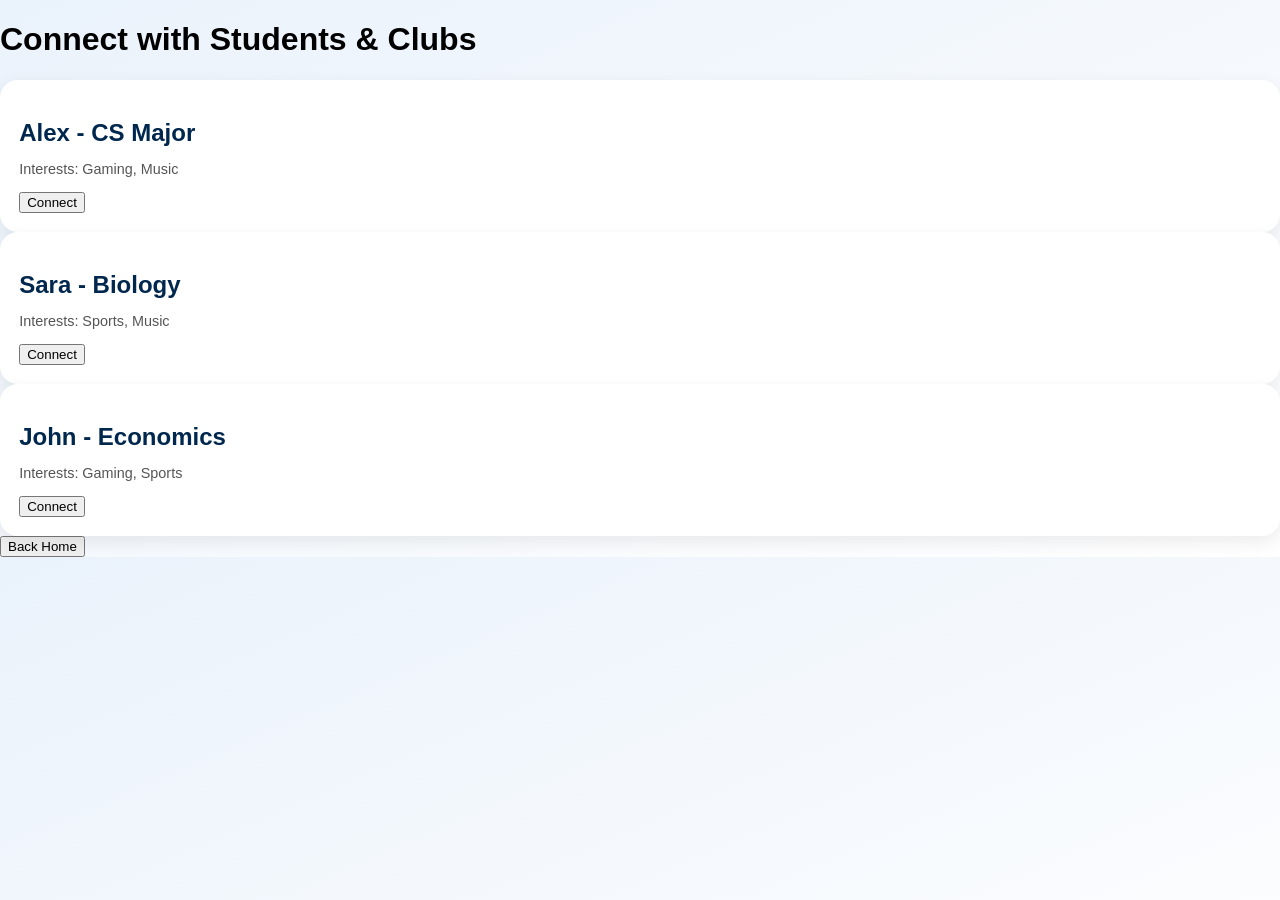
==== community.html @ 6287a34e "Initial commit: TransferLink project" ====
<!DOCTYPE html>
<html lang="en">
<head>
  <meta charset="UTF-8">
  <title>Community Help</title>
  <link rel="stylesheet" href="css/style.css">
</head>
<body>
  <header><h1>Connect with Students & Clubs</h1></header>
  <main class="container">
    <div class="card">
      <h2>Alex - CS Major</h2>
      <p>Interests: Gaming, Music</p>
      <button onclick="connectUser('Alex')">Connect</button>
    </div>
    <div class="card">
      <h2>Sara - Biology</h2>
      <p>Interests: Sports, Music</p>
      <button onclick="connectUser('Sara')">Connect</button>
    </div>
    <div class="card">
      <h2>John - Economics</h2>
      <p>Interests: Gaming, Sports</p>
      <button onclick="connectUser('John')">Connect</button>
    </div>

    <button onclick="goToPage('home.html')">Back Home</button>
  </main>
  <script src="js/script.js"></script>
</body>
</html>
---- css/style.css ----
/* ==============================
   Login Page Styles
   ============================== */

/* ----- Background ----- */
.login-background {
  background-image: url('../images/geisel.png'); /* your photo */
  background-repeat: no-repeat;
  background-position: center center; /* center image */
  background-size: cover; /* cover entire area */
  background-color: #000; /* fallback color */
  height: 100vh;
  display: flex;
  justify-content: center;
  align-items: center;
  position: relative;
}

/* ----- Login Box ----- */
.login-box {
  position: relative; /* above overlay */
  background-color: rgba(255,255,255,0.95);
  padding: 2.5rem 3rem;
  border-radius: 20px;
  box-shadow: 0 8px 25px rgba(0,0,0,0.3);
  text-align: center;
  max-width: 400px;
  width: 90%;
}

/* ----- Logo ----- */
.login-box .logo {
  width: 80px;
  margin-bottom: 1rem;
}

/* ----- Welcome Text ----- */
.login-box h1 {
  margin-bottom: 0.5rem;
  color: #00274D; /* UCSD Blue */
}

.login-box p {
  margin-bottom: 1.5rem;
  color: #555;
  font-size: 1rem;
}

/* ----- Input Fields ----- */
.login-box input {
  width: 100%;
  padding: 0.7rem;
  margin: 0.5rem 0;
  border-radius: 12px;
  border: 1px solid #ccc;
  font-size: 1rem;
}

/* ----- Button ----- */
.login-box button {
  width: 100%;
  padding: 0.7rem;
  margin-top: 1rem;
  border-radius: 12px;
  border: none;
  background-color: #00274D; /* UCSD blue */
  color: #FFC72C; /* UCSD gold */
  font-size: 1rem;
  font-weight: bold;
  cursor: pointer;
  transition: background 0.3s, transform 0.2s;
}

.login-box button:hover {
  background-color: #0055A5;
  transform: translateY(-2px);
}

/* ==============================
   Profile Page Styles
   ============================== */

.section-label {
  margin: 0.8rem 0 0.3rem;
  font-weight: bold;
  color: #00274D;
}

/* ---------- Inputs ---------- */
.text-input {
  width: 100%;
  padding: 0.6rem;
  margin-bottom: 1rem;
  border-radius: 50px;
  border: 1px solid #ccc;
}

/* ---------- Row Layout ---------- */
.row {
  display: flex;
  gap: 1rem;
  margin-bottom: 1rem;
}

.field {
  flex: 1;
}

/* ---------- Dropdown ---------- */
.dropdown {
  width: 100%;
  padding: 0.6rem;
  border-radius: 50px;
  border: 1px solid #ccc;
  background-color: #f0f0f0;
}
.interest-count {
  font-size: 0.9rem;
  color: #555;
  margin-bottom: 0.5rem;
}
/* ---------- Interests Grid ---------- */
.interests-list {
  display: grid;
  grid-template-columns: repeat(4, 1fr);
  gap: 0.5rem;
  margin-bottom: 1rem;
}

/* ---------- Interest Pills ---------- */
.interest-btn {
  padding: 0.5rem;
  border-radius: 50px;
  border: 1px solid #ccc;
  background-color: #f0f0f0;
  cursor: pointer;
  transition: all 0.2s;
}

/* SELECTED STATE */
.interest-btn.selected {
  background-color: #FFC72C; /* UCSD blue */
  color: #011388; /* gold text */
  border: 1px solid #00274D;
  transform: scale(1.05);
}

/* ---------- Finish Button ---------- */
.finish-btn {
  width: 100%;
  padding: 0.7rem;
  border-radius: 25px;
  border: none;
  background-color: #FFB84D;
  color: #00274D;
  font-weight: bold;
  cursor: pointer;
}

.finish-btn:hover {
  background-color: #FFA500;
}

/* ---------- Scroll Box ---------- */
.login-box {
  max-height: 90vh;
  overflow-y: auto;
  padding: 2rem;
  border-radius: 20px;
  background: rgba(255,255,255,0.9);
}

/* ==============================
   Home Page Styles
   ============================== */

/* ==============================
   Home Page Styling
   ============================== */

/* ---------- Page Background ---------- */
body {
  margin: 0;
  font-family: 'Segoe UI', sans-serif;
  background: linear-gradient(to bottom right, #eaf2fb, #ffffff);
}

/* ---------- Container ---------- */
.home-container {
  padding: 2rem;
  max-width: 900px;
  margin: auto;
}

/* ---------- Greeting Section ---------- */
#greeting {
  font-size: 2rem;
  color: #00274D;
  margin-bottom: 0.2rem;
}

#subtext {
  color: #555;
  margin-bottom: 1.5rem;
}

/* ---------- Top Pills ---------- */
.top-nav {
  display: flex;
  gap: 0.6rem;
  margin-bottom: 2rem;
  flex-wrap: wrap;
}

.nav-pill {
  padding: 0.5rem 1.2rem;
  border-radius: 50px;
  border: none;
  background: white;
  box-shadow: 0 2px 6px rgba(0,0,0,0.1);
  cursor: pointer;
  transition: all 0.2s;
}

.nav-pill:hover {
  background: #00274D;
  color: #FFC72C;
  transform: translateY(-2px);
}

/* ---------- Section Titles ---------- */
h2 {
  color: #00274D;
  margin-bottom: 0.8rem;
}

/* ---------- Cards Grid ---------- */
.card-container {
  display: grid;
  grid-template-columns: repeat(auto-fit, minmax(220px, 1fr));
  gap: 1rem;
  margin-bottom: 2rem;
}

/* ---------- Cards ---------- */
.card {
  padding: 1.2rem;
  border-radius: 18px;
  background: white;
  box-shadow: 0 6px 18px rgba(0,0,0,0.08);
  transition: all 0.2s;
  position: relative;
  overflow: hidden;
}

/* subtle gradient glow */
.card::before {
  content: "";
  position: absolute;
  inset: 0;
  background: linear-gradient(120deg, transparent, rgba(0,39,77,0.05));
  opacity: 0;
  transition: 0.2s;
}

.card:hover::before {
  opacity: 1;
}

.card:hover {
  transform: translateY(-5px);
}

/* ---------- Card Text ---------- */
.card h3 {
  margin-bottom: 0.4rem;
  color: #00274D;
}

.card p {
  color: #555;
  font-size: 0.9rem;
}
.hero {
  background: white;
  padding: 1.5rem;
  border-radius: 20px;
  box-shadow: 0 6px 20px rgba(0,0,0,0.08);
  margin-bottom: 1.5rem;
}
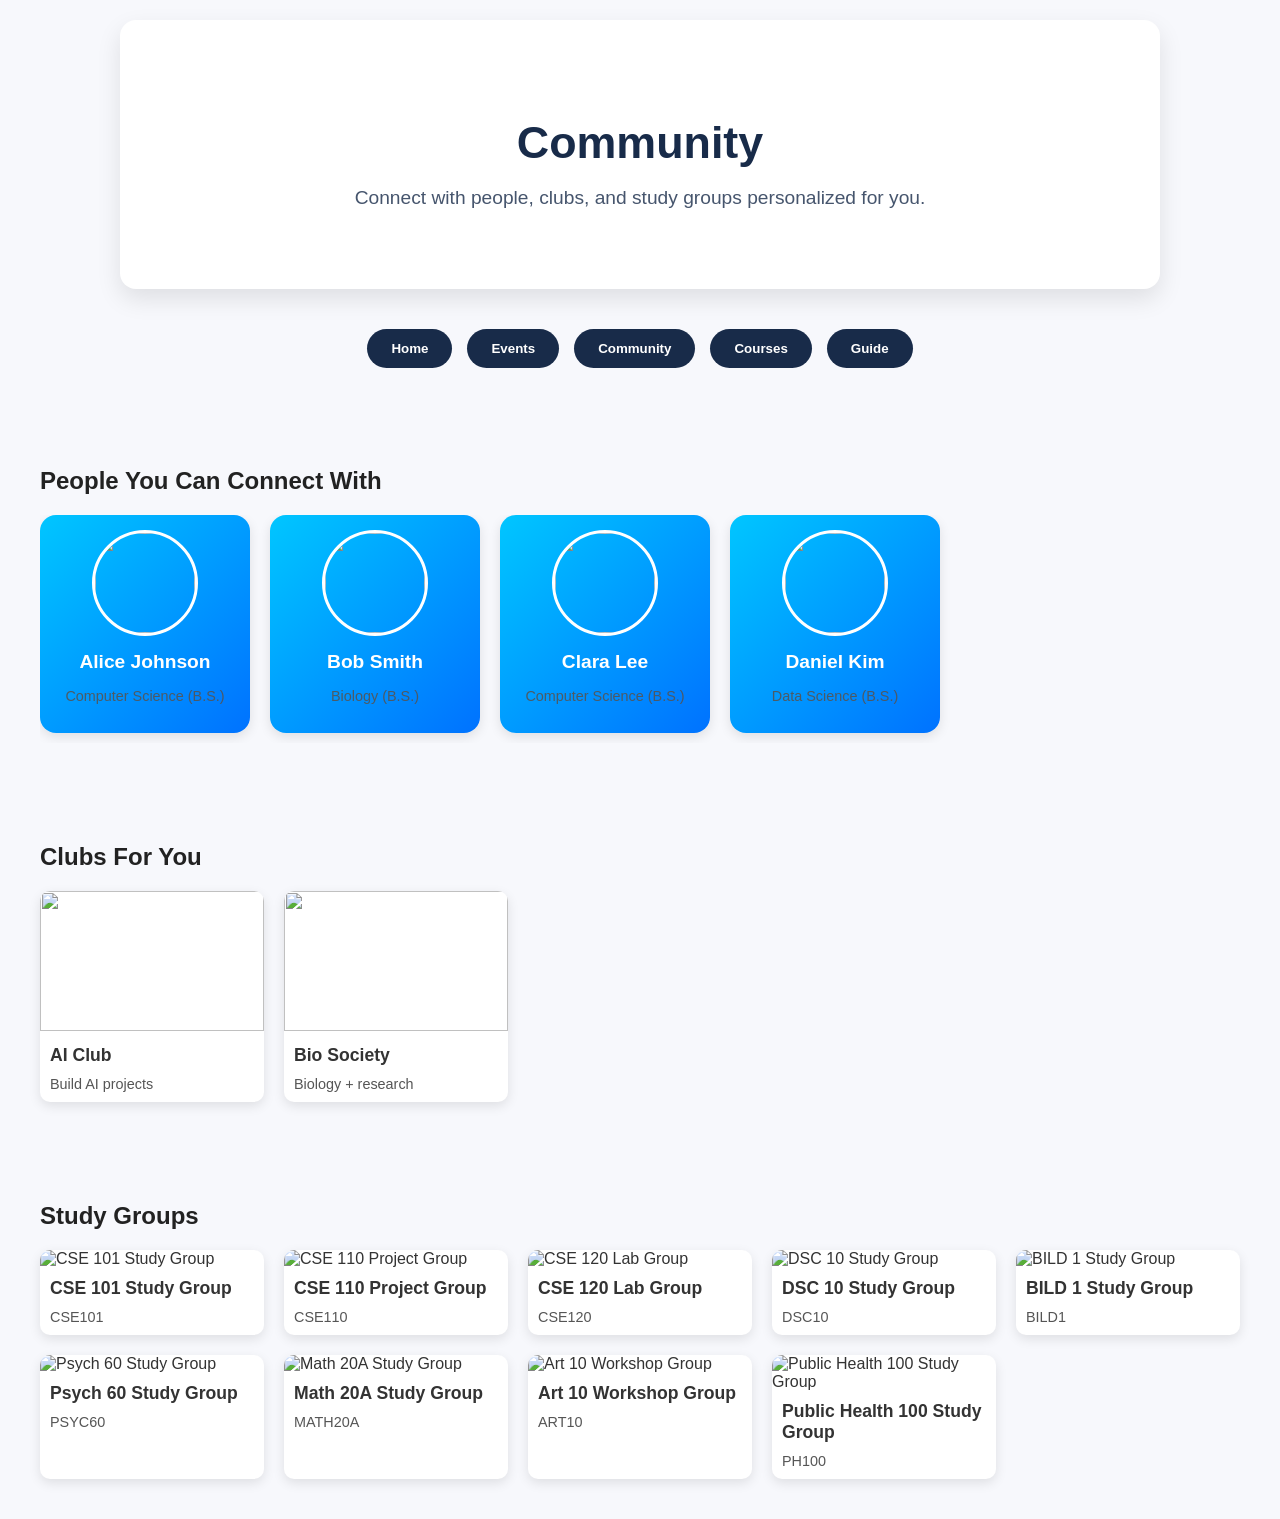
==== commit 21243862: "working on community" ====
--- a/community.html
+++ b/community.html
@@ -2,30 +2,56 @@
 <html lang="en">
 <head>
   <meta charset="UTF-8">
-  <title>Community Help</title>
-  <link rel="stylesheet" href="css/style.css">
+  <meta name="viewport" content="width=device-width, initial-scale=1.0">
+  <title>Community</title>
+  <link rel="stylesheet" href="css/community.css">
 </head>
 <body>
-  <header><h1>Connect with Students & Clubs</h1></header>
-  <main class="container">
-    <div class="card">
-      <h2>Alex - CS Major</h2>
-      <p>Interests: Gaming, Music</p>
-      <button onclick="connectUser('Alex')">Connect</button>
-    </div>
-    <div class="card">
-      <h2>Sara - Biology</h2>
-      <p>Interests: Sports, Music</p>
-      <button onclick="connectUser('Sara')">Connect</button>
-    </div>
-    <div class="card">
-      <h2>John - Economics</h2>
-      <p>Interests: Gaming, Sports</p>
-      <button onclick="connectUser('John')">Connect</button>
-    </div>
 
-    <button onclick="goToPage('home.html')">Back Home</button>
-  </main>
-  <script src="js/script.js"></script>
+<!-- Hero -->
+<section class="hero">
+  <h1>Community</h1>
+  <p>Connect with people, clubs, and study groups personalized for you.</p>
+</section>
+
+<!-- Navigation -->
+<div class="top-nav">
+  <button class="nav-pill" onclick="navigateTo('home.html')">Home</button>
+  <button class="nav-pill" onclick="navigateTo('events.html')">Events</button>
+  <button class="nav-pill selected">Community</button>
+  <button class="nav-pill" onclick="navigateTo('courses.html')">Courses</button>
+  <button class="nav-pill" onclick="navigateTo('guide.html')">Guide</button>
+</div>
+
+<!-- 👥 PEOPLE CAROUSEL -->
+<section class="section">
+  <h2>People You Can Connect With</h2>
+  <div id="people-carousel" class="carousel"></div>
+</section>
+
+<!-- 🧑‍🤝‍🧑 CLUBS -->
+<section class="section">
+  <h2>Clubs For You</h2>
+  <div id="clubs-container" class="cards-grid"></div>
+</section>
+
+<!-- 📚 STUDY GROUPS -->
+<section class="section">
+  <h2>Study Groups</h2>
+  <div id="groups-container" class="cards-grid"></div>
+</section>
+
+<!-- MODAL -->
+<div class="modal" id="modal">
+  <div class="modal-content">
+    <span class="close-btn" id="close-modal">&times;</span>
+    <img id="modal-img">
+    <h3 id="modal-title"></h3>
+    <p id="modal-desc"></p>
+    <p id="modal-extra"></p>
+  </div>
+</div>
+
+<script src="js/community.js"></script>
 </body>
 </html>
--- a/css/community.css
+++ b/css/community.css
@@ -0,0 +1,261 @@
+/* ==============================
+   Navigation Pills
+   ============================== */
+.top-nav {
+  display: flex;
+  justify-content: center;
+  gap: 15px;
+  margin-bottom: 40px;
+}
+
+.nav-pill {
+  background-color: #182B49; /* UCSD Blue */
+  border: none;
+  padding: 12px 24px;
+  border-radius: 30px;
+  cursor: pointer;
+  font-weight: 600;
+  color: #fff;
+  transition: all 0.3s ease;
+}
+
+.nav-pill:hover {
+  background-color: #FFC72C; /* Gold pop on hover */
+  color: #182B49;
+  transform: translateY(-2px);
+}
+
+/* ==============================
+   Hero Section
+   ============================== */
+.hero {
+  text-align: center;
+  background-color: #ffffff; /* neutral hero */
+  color: #182B49; 
+  padding: 60px 20px;
+  border-radius: 16px;
+  margin: 20px auto 40px auto;
+  max-width: 1000px;
+  box-shadow: 0 10px 25px rgba(0,0,0,0.1);
+}
+
+.hero h1 {
+  font-size: 2.8rem;
+  margin-bottom: 10px;
+}
+
+.hero p {
+  font-size: 1.2rem;
+  opacity: 0.8;
+}
+
+/* ==============================
+   General Styles
+   ============================== */
+body {
+  font-family: 'Arial', sans-serif;
+  margin: 0;
+  background-color: #f7f8fc;
+  color: #333;
+}
+
+.section {
+  padding: 40px 20px;
+  max-width: 1200px;
+  margin: auto;
+}
+
+h2 {
+  margin-bottom: 20px;
+  color: #222;
+}
+
+/* ==============================
+   Carousel
+   ============================== */
+.carousel {
+  display: flex;
+  overflow-x: auto;
+  gap: 20px;
+  padding-bottom: 10px;
+  scroll-behavior: smooth;
+}
+
+.carousel::-webkit-scrollbar {
+  height: 8px;
+}
+
+.carousel::-webkit-scrollbar-thumb {
+  background-color: #00aaff;
+  border-radius: 4px;
+}
+
+.carousel-card {
+  flex: 0 0 auto;
+  width: 180px;
+  background: #fff;
+  border-radius: 10px;
+  box-shadow: 0 4px 12px rgba(0,0,0,0.1);
+  padding: 10px;
+  text-align: center;
+  cursor: pointer;
+  transition: transform 0.2s;
+}
+
+.carousel-card:hover {
+  transform: scale(1.05);
+}
+
+.carousel-card img {
+  width: 100%;
+  height: 180px;
+  object-fit: cover;
+  border-radius: 10px;
+}
+
+.carousel-card h4 {
+  margin: 10px 0 5px;
+  font-size: 1.1rem;
+}
+
+.carousel-card p {
+  font-size: 0.9rem;
+  color: #555;
+}
+
+/* ==============================
+   Cards Grid
+   ============================== */
+.cards-grid {
+  display: grid;
+  grid-template-columns: repeat(auto-fill, minmax(220px, 1fr));
+  gap: 20px;
+}
+
+.card {
+  background: #fff;
+  border-radius: 10px;
+  overflow: hidden;
+  box-shadow: 0 4px 12px rgba(0,0,0,0.1);
+  cursor: pointer;
+  transition: transform 0.2s;
+}
+
+.card:hover {
+  transform: scale(1.03);
+}
+
+.card img {
+  width: 100%;
+  height: 140px;
+  object-fit: cover;
+}
+
+.card h4 {
+  margin: 10px;
+  font-size: 1.1rem;
+}
+
+.card p {
+  margin: 0 10px 10px;
+  font-size: 0.9rem;
+  color: #555;
+}
+
+/* ==============================
+   Modal
+   ============================== */
+.modal {
+  display: none;
+  position: fixed;
+  z-index: 999;
+  left: 0; top: 0;
+  width: 100%; height: 100%;
+  background-color: rgba(0,0,0,0.6);
+  justify-content: center;
+  align-items: center;
+}
+
+.modal-content {
+  background: #fff;
+  border-radius: 12px;
+  max-width: 500px;
+  width: 90%;
+  padding: 20px;
+  position: relative;
+  text-align: center;
+}
+
+.modal-content img {
+  width: 100%;
+  height: 250px;
+  object-fit: cover;
+  border-radius: 10px;
+  margin-bottom: 15px;
+}
+
+.modal-content h3 {
+  margin: 10px 0;
+}
+
+.modal-content p {
+  margin: 5px 0;
+}
+
+#join-btn {
+  margin-top: 10px;
+  padding: 10px 20px;
+  background: #00aaff;
+  color: #fff;
+  border: none;
+  border-radius: 8px;
+  cursor: pointer;
+}
+
+#join-btn:hover {
+  background: #0077cc;
+}
+
+.close-btn {
+  position: absolute;
+  top: 10px; right: 15px;
+  font-size: 1.5rem;
+  cursor: pointer;
+}
+
+/* ==============================
+   People Cards - Colorful Style
+   ============================== */
+.people-card {
+  background: linear-gradient(135deg, #00c6ff, #0072ff);
+  color: #fff;
+  border-radius: 16px;
+  padding: 15px;
+  text-align: center;
+  cursor: pointer;
+  transition: transform 0.3s, box-shadow 0.3s;
+}
+
+.people-card:hover {
+  transform: translateY(-5px);
+  box-shadow: 0 15px 25px rgba(0,0,0,0.2);
+}
+
+.people-card img {
+  width: 100px;
+  height: 100px;
+  object-fit: cover;
+  border-radius: 50%;
+  margin-bottom: 10px;
+  border: 3px solid #fff;
+}
+
+.people-card h4 {
+  font-size: 1.2rem;
+  margin: 5px 0;
+}
+
+.people-card p {
+  font-size: 0.9rem;
+  opacity: 0.9;
+}
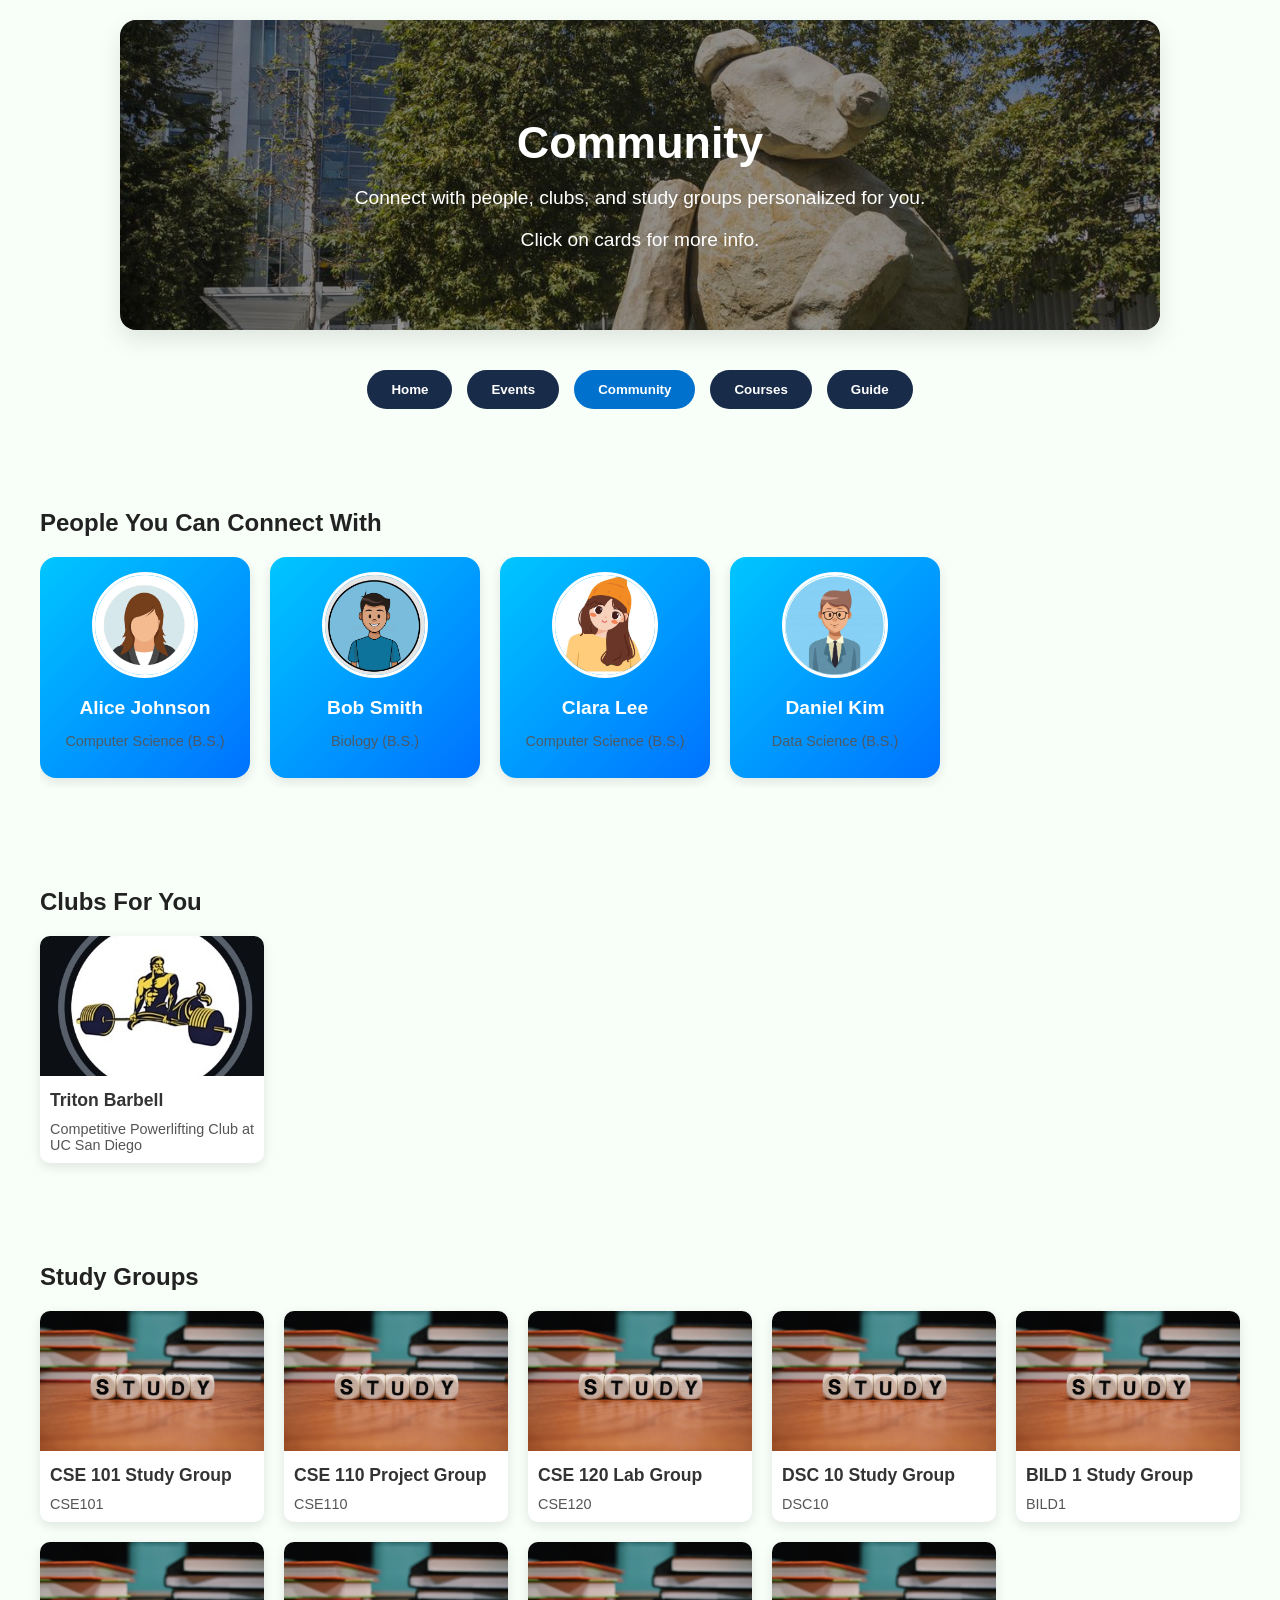
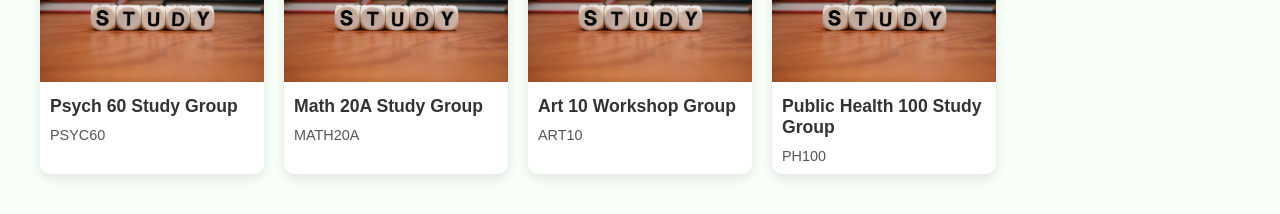
==== commit d6742914: "your message" ====
--- a/community.html
+++ b/community.html
@@ -12,6 +12,7 @@
 <section class="hero">
   <h1>Community</h1>
   <p>Connect with people, clubs, and study groups personalized for you.</p>
+  <p>Click on cards for more info.</p>
 </section>
 
 <!-- Navigation -->
--- a/css/community.css
+++ b/css/community.css
@@ -30,13 +30,36 @@
    ============================== */
 .hero {
   text-align: center;
-  background-color: #ffffff; /* neutral hero */
-  color: #182B49; 
+  color: #ffffff; /* change text for readability */
+
   padding: 60px 20px;
   border-radius: 16px;
   margin: 20px auto 40px auto;
   max-width: 1000px;
+
   box-shadow: 0 10px 25px rgba(0,0,0,0.1);
+
+  /* 👇 background image */
+  background-image: url("../images/bear.jpg");
+  background-size: cover;
+  background-position: center;
+  background-repeat: no-repeat;
+
+  position: relative;
+  overflow: hidden;
+}
+.hero::before {
+  content: "";
+  position: absolute;
+  inset: 0;
+  background: rgba(0, 0, 0, 0.40); /* dark overlay */
+  border-radius: 16px;
+}
+
+.hero h1,
+.hero p {
+  position: relative;
+  z-index: 1;
 }
 
 .hero h1 {
@@ -46,7 +69,6 @@
 
 .hero p {
   font-size: 1.2rem;
-  opacity: 0.8;
 }
 
 /* ==============================
@@ -55,7 +77,7 @@
 body {
   font-family: 'Arial', sans-serif;
   margin: 0;
-  background-color: #f7f8fc;
+  background-color: #f8fff9;
   color: #333;
 }
 
@@ -70,6 +92,10 @@
   color: #222;
 }
 
+.nav-pill.selected {
+  background: #0072ce;
+  color: white;
+}
 /* ==============================
    Carousel
    ============================== */
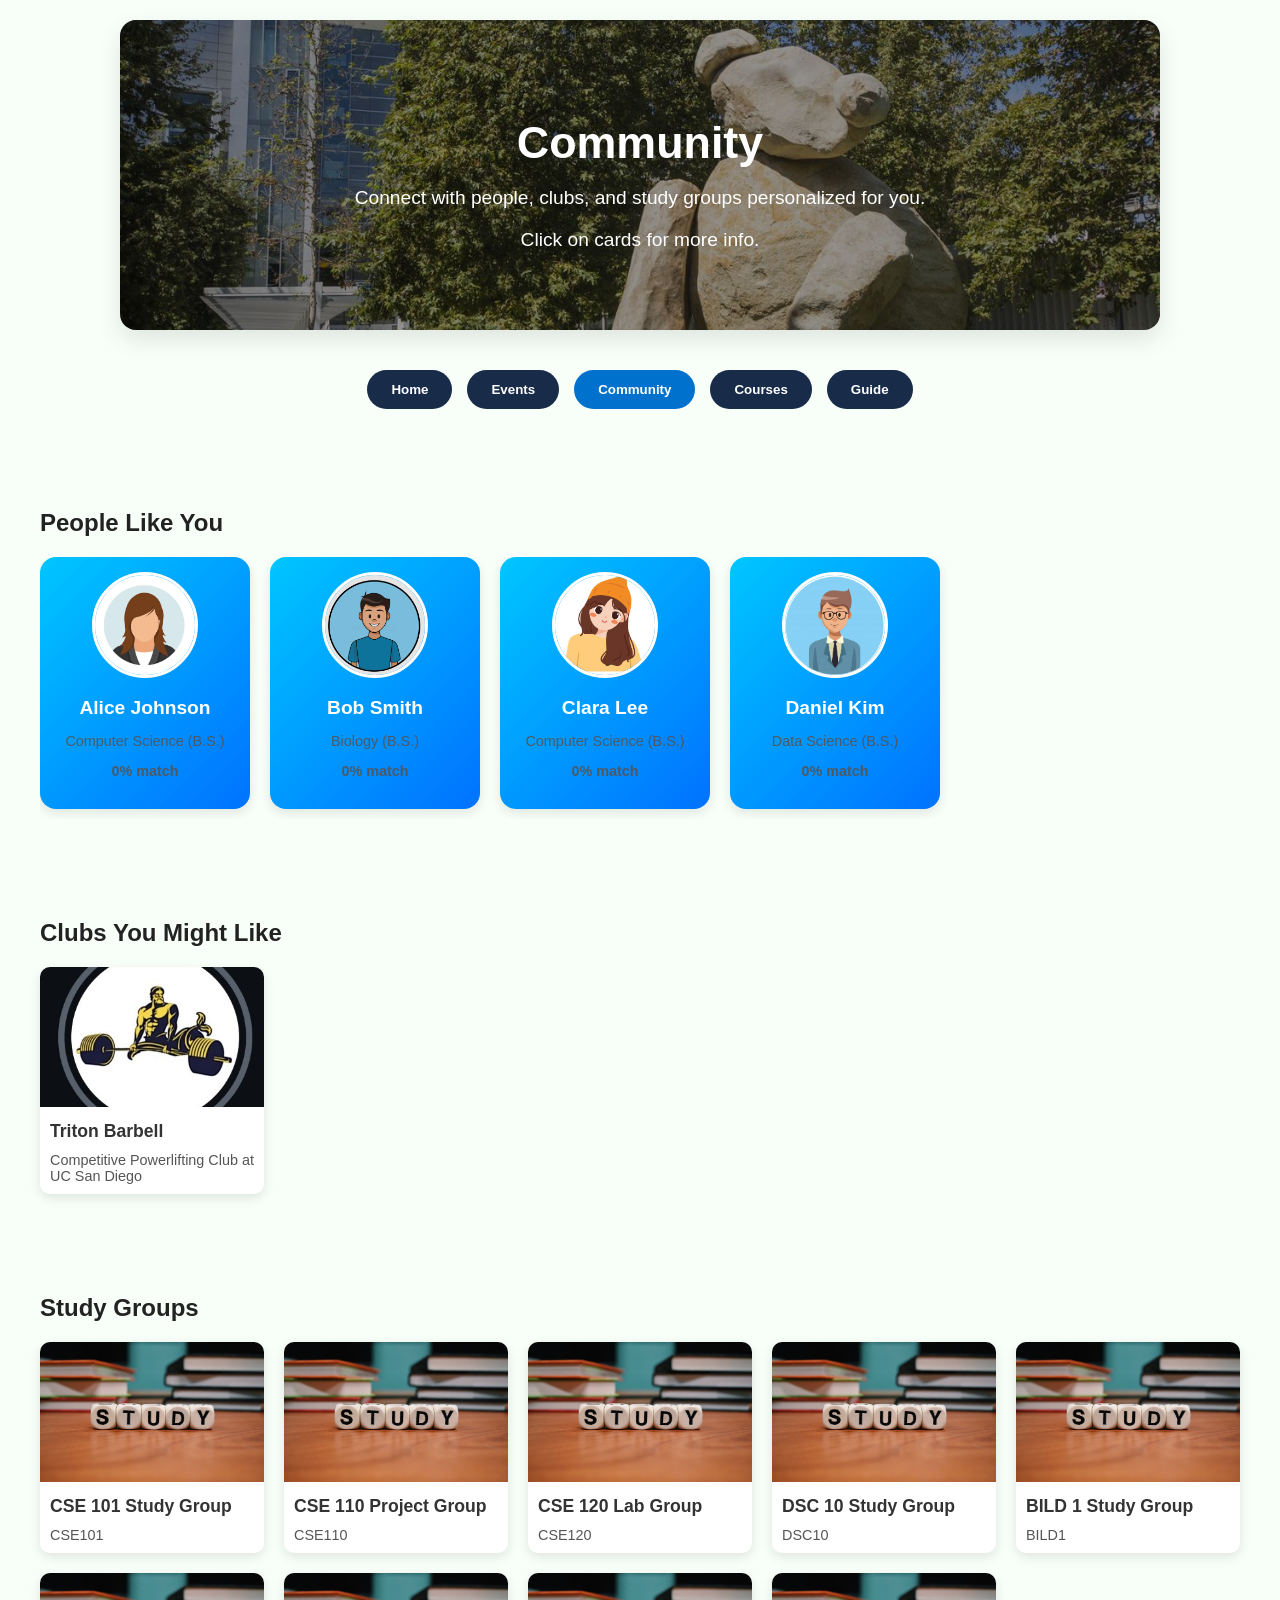
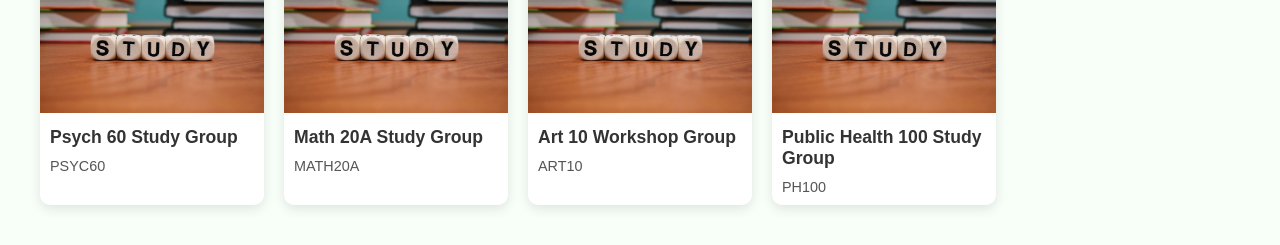
==== commit d67ea5b0: "your message" ====
--- a/community.html
+++ b/community.html
@@ -26,13 +26,13 @@
 
 <!-- 👥 PEOPLE CAROUSEL -->
 <section class="section">
-  <h2>People You Can Connect With</h2>
+  <h2>People Like You</h2>
   <div id="people-carousel" class="carousel"></div>
 </section>
 
 <!-- 🧑‍🤝‍🧑 CLUBS -->
 <section class="section">
-  <h2>Clubs For You</h2>
+  <h2>Clubs You Might Like </h2>
   <div id="clubs-container" class="cards-grid"></div>
 </section>
 
--- a/css/community.css
+++ b/css/community.css
@@ -284,4 +284,15 @@
 .people-card p {
   font-size: 0.9rem;
   opacity: 0.9;
+}
+
+.match {
+  color: #2e7d32;
+  font-weight: 600;
+  font-size: 0.85rem;
+}
+
+.shared {
+  font-size: 0.8rem;
+  color: #666;
 }
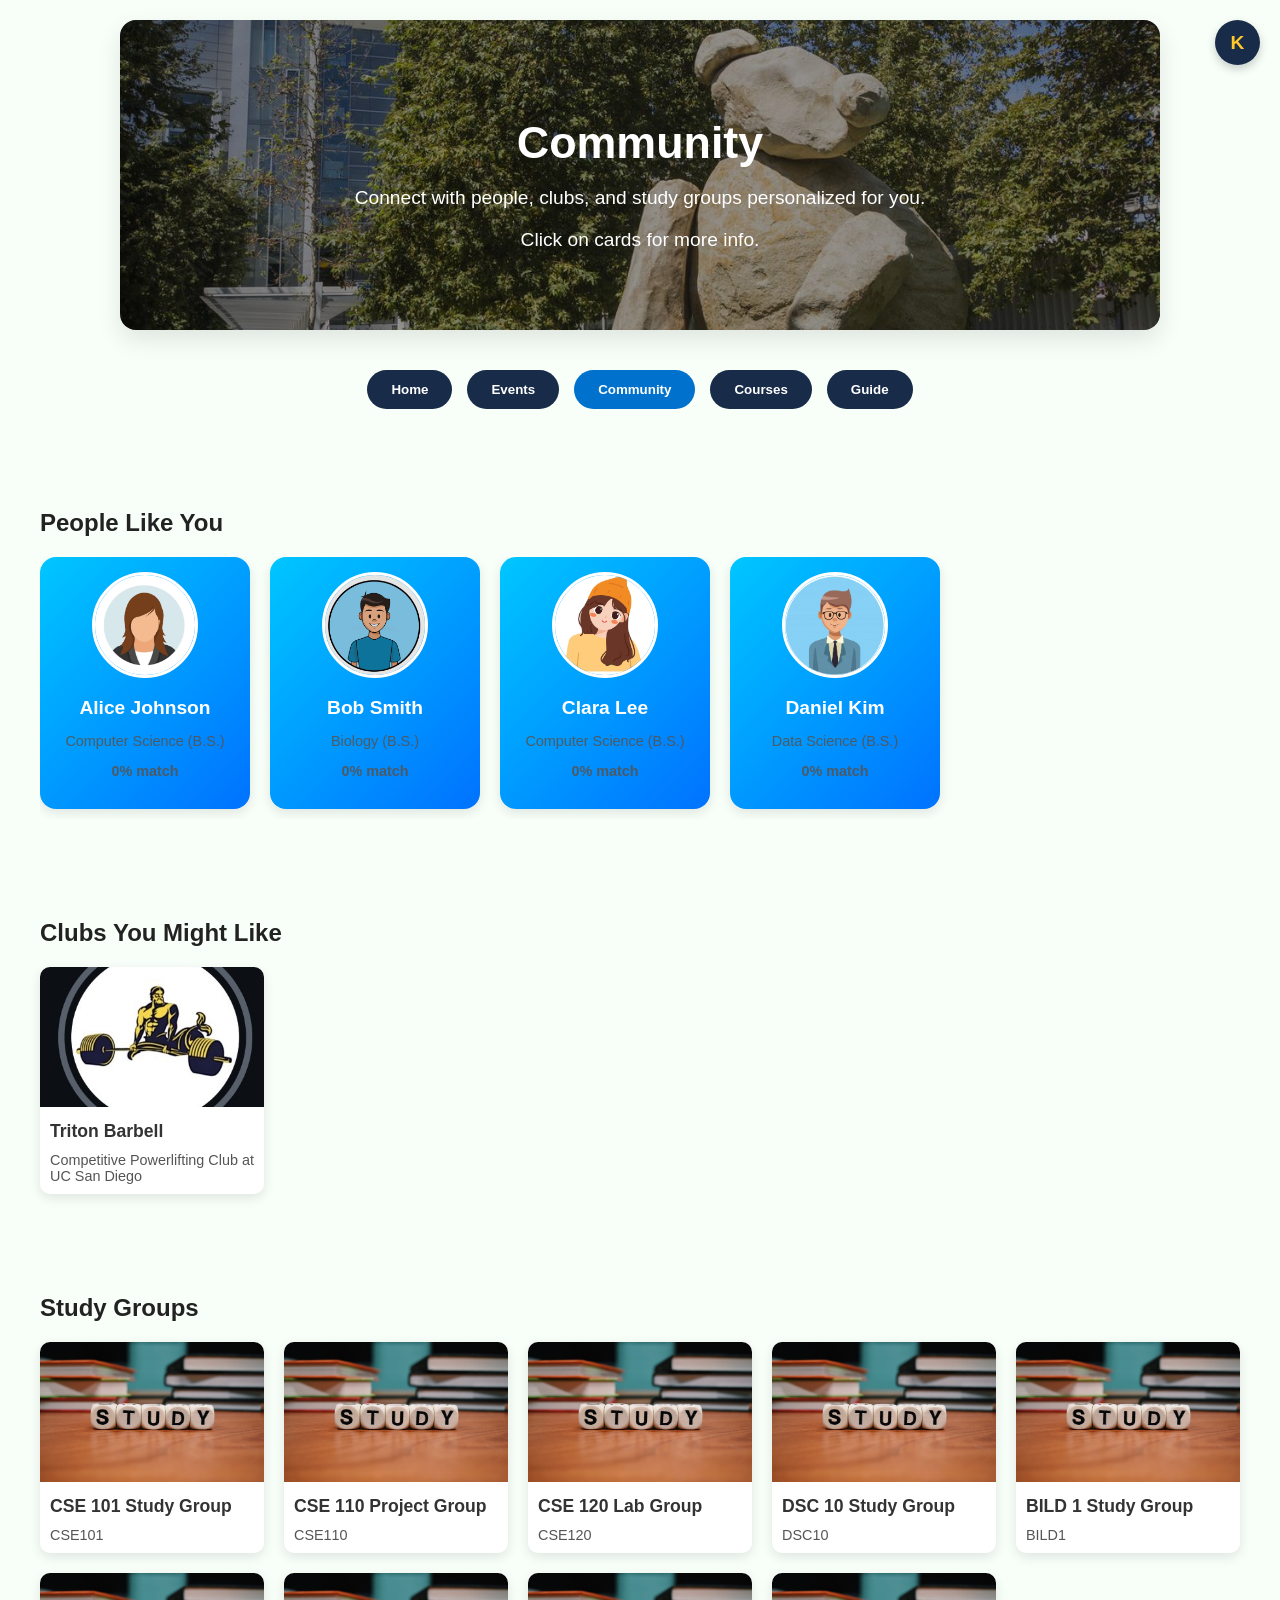
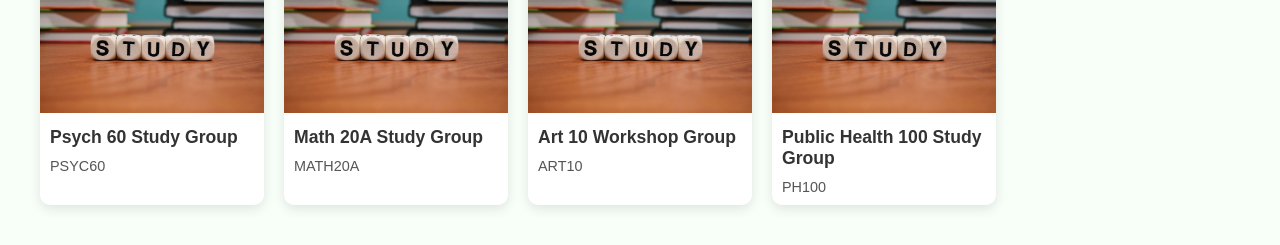
==== commit 149db355: "fixing" ====
--- a/community.html
+++ b/community.html
@@ -7,7 +7,10 @@
   <link rel="stylesheet" href="css/community.css">
 </head>
 <body>
-
+<!-- Profile Button -->
+<div class="profile-btn" onclick="navigateTo('profile.html')">
+  <span id="profile-initial">K</span>
+</div>
 <!-- Hero -->
 <section class="hero">
   <h1>Community</h1>
--- a/css/community.css
+++ b/css/community.css
@@ -295,4 +295,33 @@
 .shared {
   font-size: 0.8rem;
   color: #666;
+}
+
+/* ==============================
+   Profile Circle Button
+   ============================== */
+.profile-btn {
+  position: fixed;
+  top: 20px;
+  right: 20px;
+  width: 45px;
+  height: 45px;
+  border-radius: 50%;
+  background-color: #182B49; /* UCSD blue */
+  color: #FFC72C; /* gold */
+  display: flex;
+  align-items: center;
+  justify-content: center;
+  font-weight: bold;
+  font-size: 1.2rem;
+  cursor: pointer;
+  z-index: 1000;
+
+  box-shadow: 0 4px 10px rgba(0,0,0,0.2);
+  transition: all 0.2s ease;
+}
+
+.profile-btn:hover {
+  transform: scale(1.1);
+  background-color: #0057b8;
 }
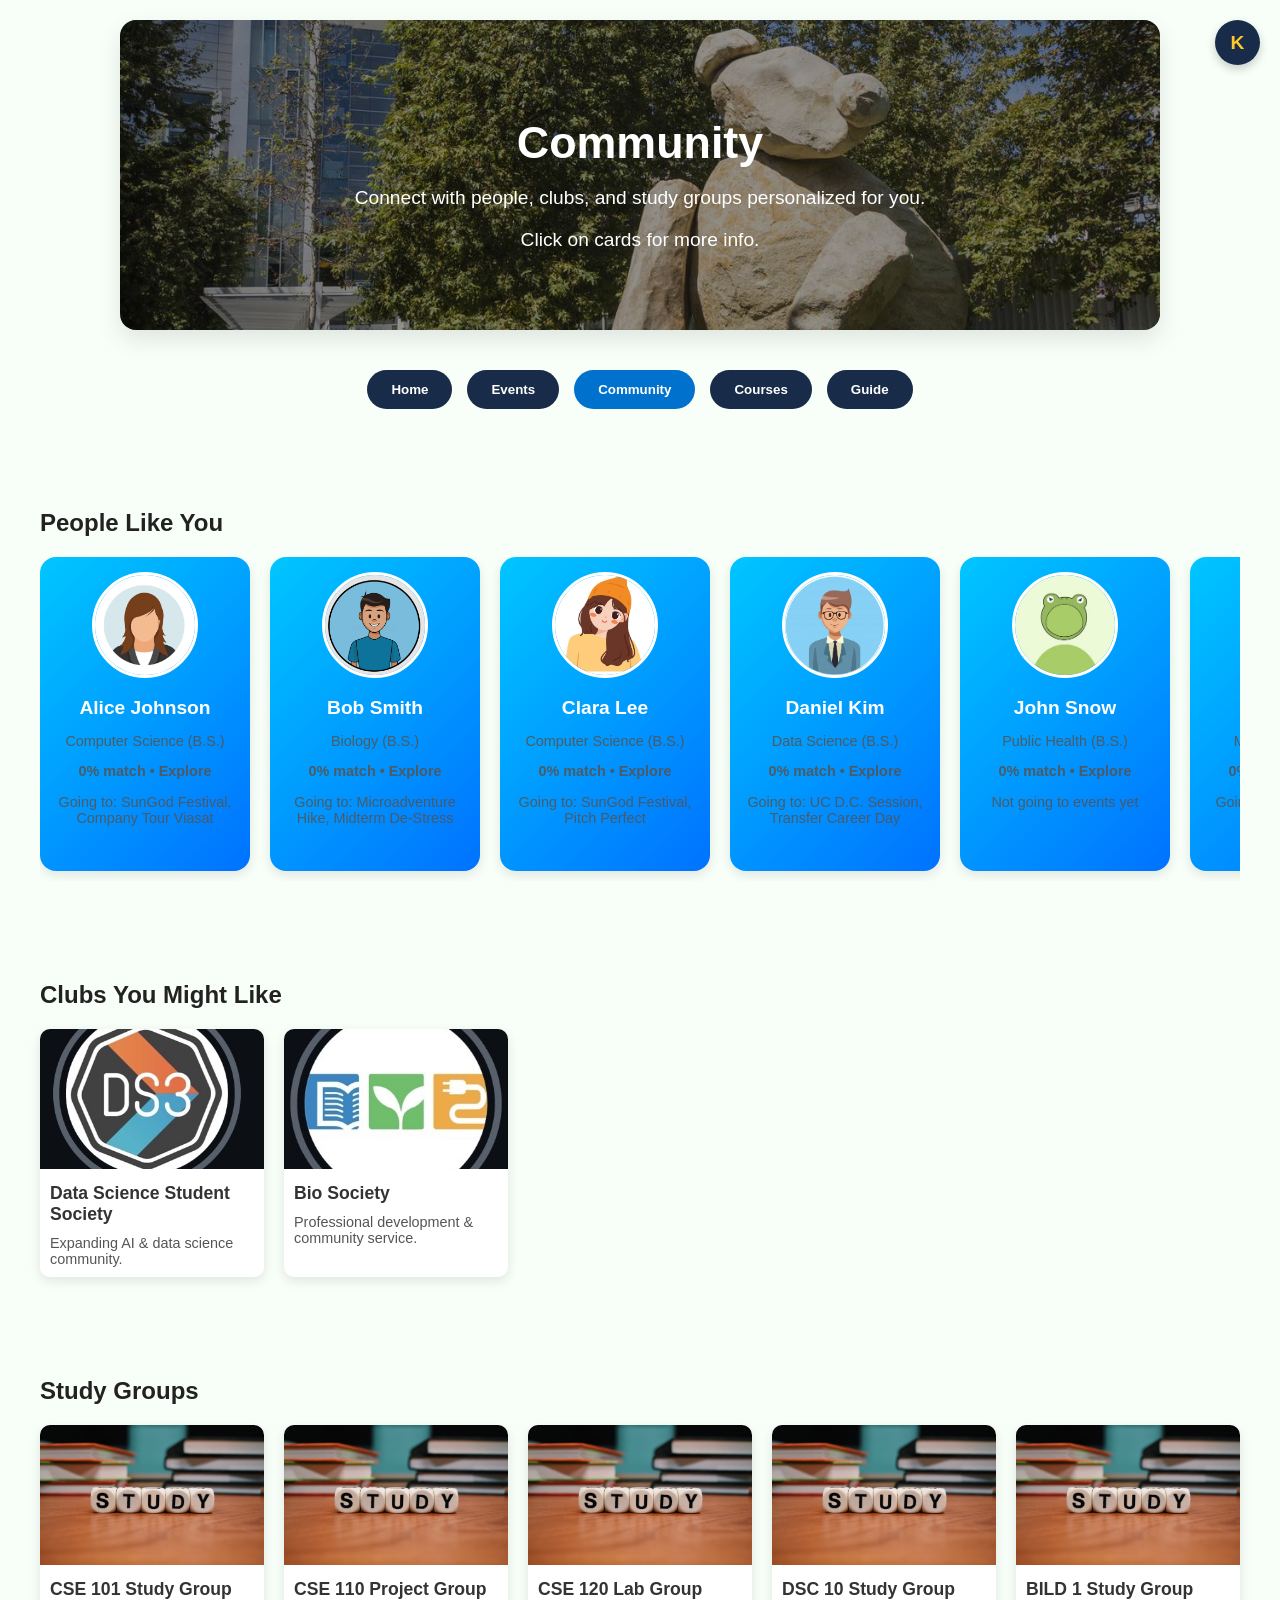
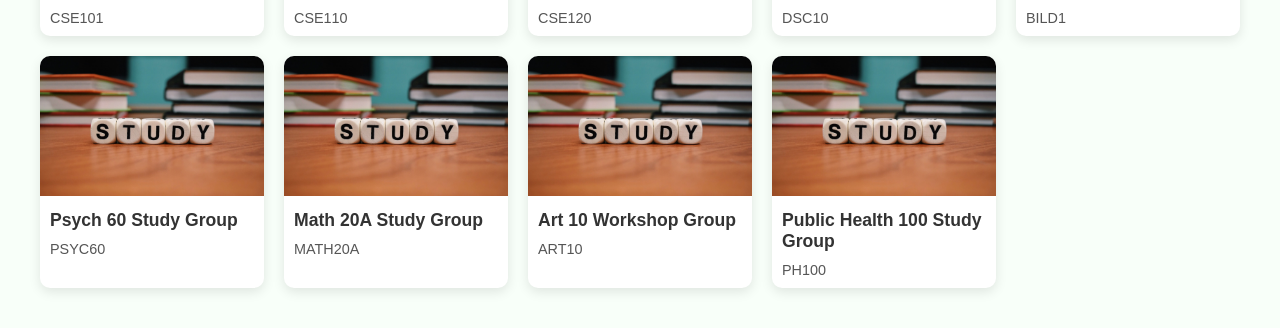
==== commit 34d40d38: "stuff" ====
--- a/community.html
+++ b/community.html
@@ -53,6 +53,7 @@
     <h3 id="modal-title"></h3>
     <p id="modal-desc"></p>
     <p id="modal-extra"></p>
+    
   </div>
 </div>
 
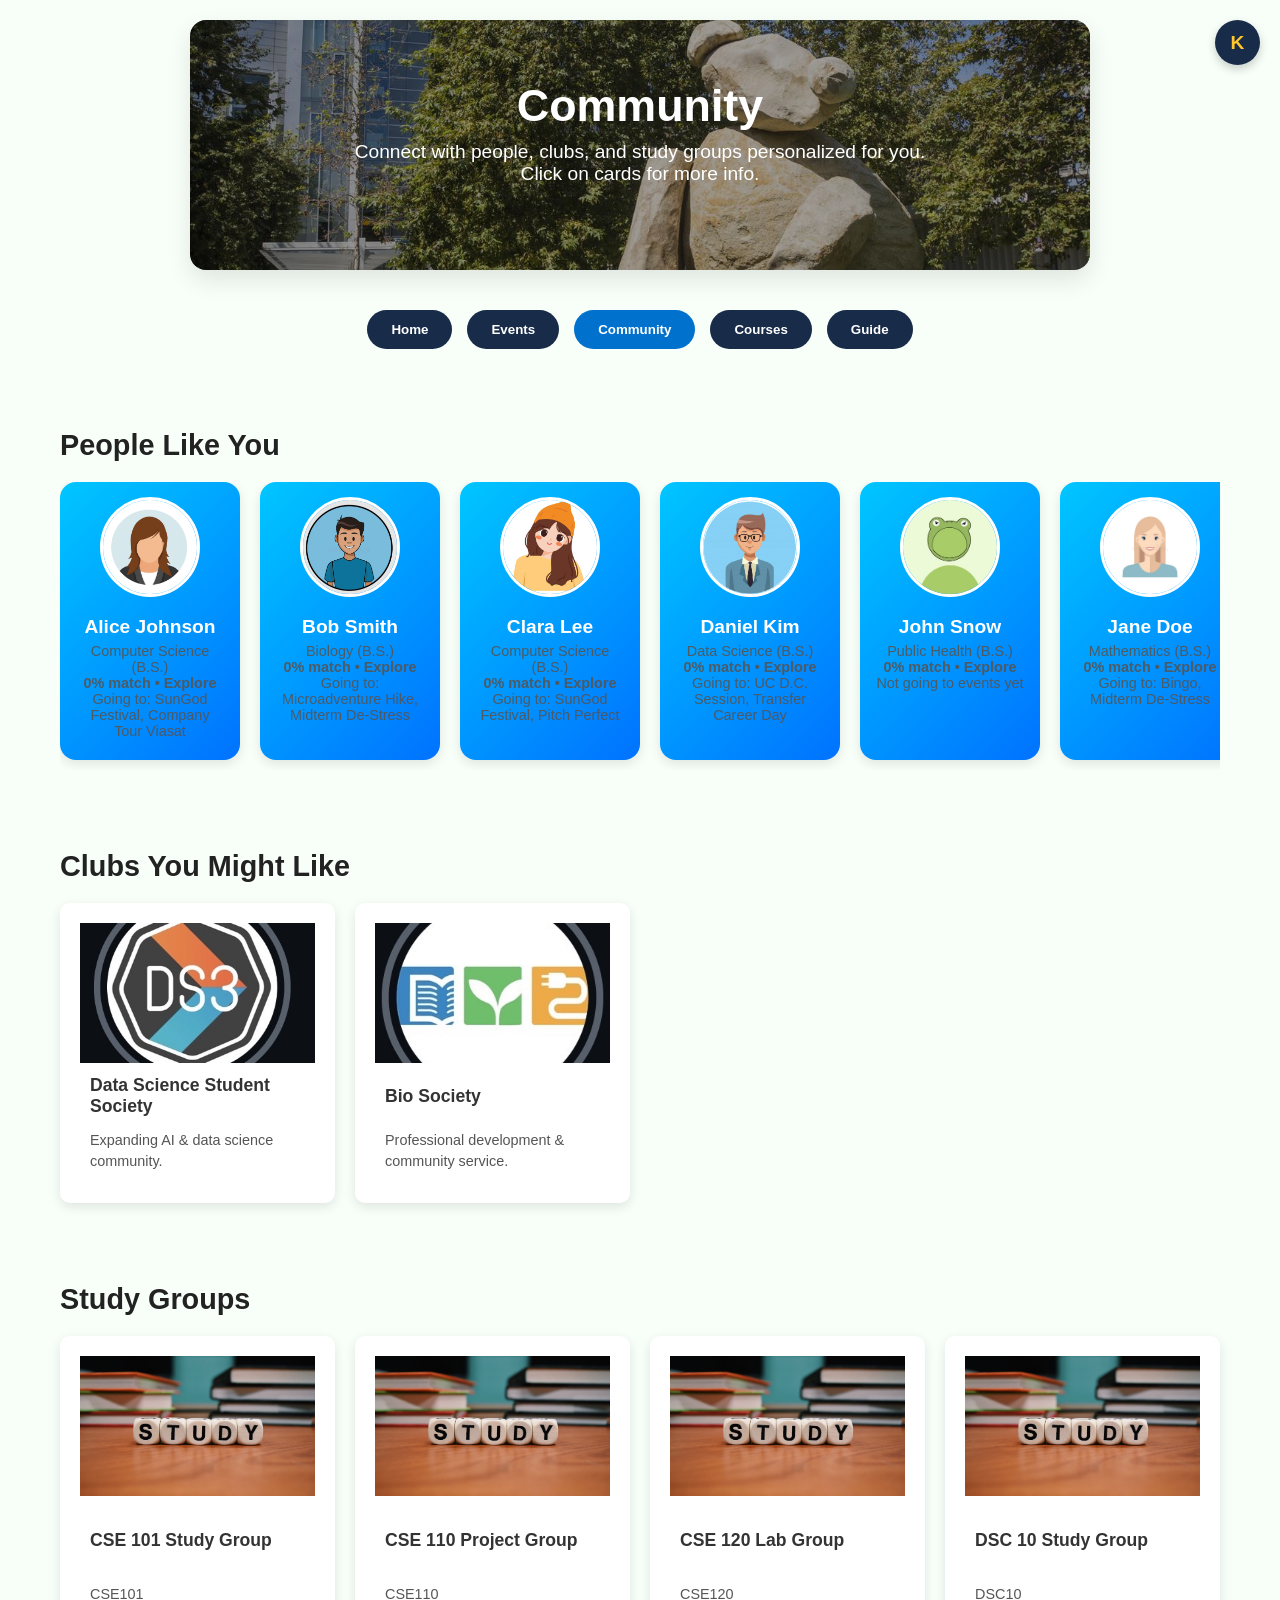
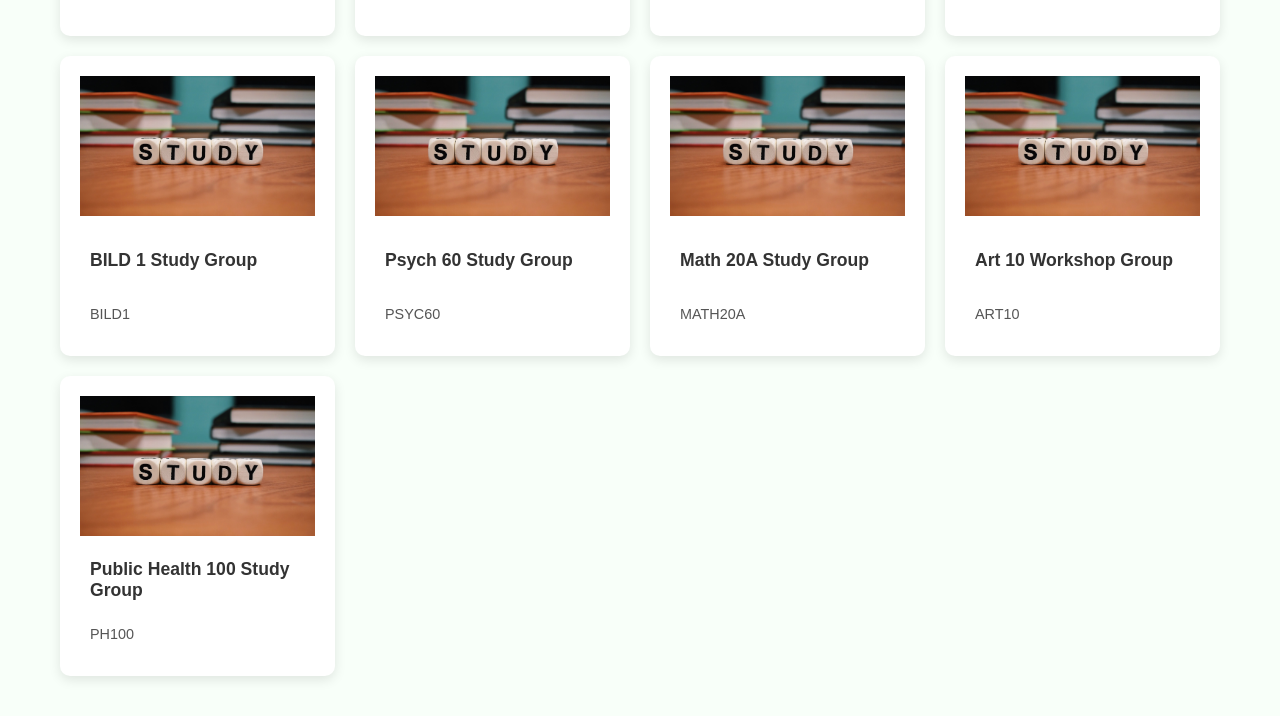
==== commit cbda8f98: "clean up" ====
--- a/community.html
+++ b/community.html
@@ -4,6 +4,7 @@
   <meta charset="UTF-8">
   <meta name="viewport" content="width=device-width, initial-scale=1.0">
   <title>Community</title>
+  <link rel="stylesheet" href="css/style.css">
   <link rel="stylesheet" href="css/community.css">
 </head>
 <body>
@@ -27,19 +28,19 @@
   <button class="nav-pill" onclick="navigateTo('guide.html')">Guide</button>
 </div>
 
-<!-- 👥 PEOPLE CAROUSEL -->
+<!--  PEOPLE CAROUSEL -->
 <section class="section">
   <h2>People Like You</h2>
   <div id="people-carousel" class="carousel"></div>
 </section>
 
-<!-- 🧑‍🤝‍🧑 CLUBS -->
+<!--  CLUBS -->
 <section class="section">
   <h2>Clubs You Might Like </h2>
   <div id="clubs-container" class="cards-grid"></div>
 </section>
 
-<!-- 📚 STUDY GROUPS -->
+<!--  STUDY GROUPS -->
 <section class="section">
   <h2>Study Groups</h2>
   <div id="groups-container" class="cards-grid"></div>
--- a/css/style.css
+++ b/css/style.css
@@ -0,0 +1,877 @@
+/* ==============================
+   Login Page Styles
+   ============================== */
+
+body.index-bg {
+  background-image: url("../images/geisel.jpg");
+  background-size: cover;
+  background-position: center;
+  background-attachment: fixed;
+
+  /* ADD THESE */
+  display: flex;
+  justify-content: center;
+  align-items: center;
+  min-height: 100vh;
+}
+body.profile-bg {
+  background-image: url("../images/bb.jpg");
+  background-size: cover;
+  background-position: center;
+  background-attachment: fixed;
+}
+
+body.index-bg,
+body.profile-bg {
+  background-size: cover;
+  background-position: center;
+  background-attachment: fixed;
+
+  display: flex;
+  justify-content: center;
+  align-items: center;
+  min-height: 100vh;
+}
+
+body.events-bg {
+  background-color: #f0f6ff; 
+}
+body.courses-bg {
+  background-color: #f8f6f0; 
+}
+
+/* ----- Login Box ----- */
+.login-box {
+  position: relative;
+  background-color: rgba(255,255,255,0.95);
+  padding: 2.5rem 3rem;
+  border-radius: 20px;
+  box-shadow: 0 8px 25px rgba(0,0,0,0.3);
+  text-align: center;
+  max-width: 400px;
+  width: 90%;
+}
+
+/* ----- Logo ----- */
+.login-box .logo {
+  width: 80px;
+  margin-bottom: 1rem;
+}
+
+/* ----- Welcome Text ----- */
+.login-box h1 {
+  margin-bottom: 0.5rem;
+  color: #00274D; 
+}
+
+.login-box p {
+  margin-bottom: 1.5rem;
+  color: #555;
+  font-size: 1rem;
+}
+
+/* ----- Input Fields ----- */
+.login-box input {
+  width: 100%;
+  padding: 0.7rem;
+  margin: 0.5rem 0;
+  border-radius: 12px;
+  border: 1px solid #ccc;
+  font-size: 1rem;
+}
+
+/* ----- Button ----- */
+.login-box button {
+  width: 100%;
+  padding: 0.7rem;
+  margin-top: 1rem;
+  border-radius: 12px;
+  border: none;
+  background-color: #00274D;
+  color: #FFC72C; 
+  font-size: 1rem;
+  font-weight: bold;
+  cursor: pointer;
+  transition: background 0.3s, transform 0.2s;
+}
+
+.login-box button:hover {
+  background-color: #e1e4e8;
+  transform: translateY(-2px);
+}
+
+/* ==============================
+   Profile / Interests Page
+   ============================== */
+.login-background {
+  background: #f5f5f5; 
+  min-height: 100vh;
+  display: flex;
+  justify-content: center;
+  align-items: center;
+}
+
+.login-box {
+  background-color: #ffffff;
+  padding: 40px 30px;
+  border-radius: 20px;
+  max-width: 500px;
+  width: 90%;
+  box-shadow: 0 10px 30px rgba(0,0,0,0.1);
+  text-align: center;
+}
+
+.login-box h1 {
+  margin-bottom: 10px;
+  color: #182B49;
+}
+
+.login-box p {
+  margin-bottom: 20px;
+  color: #555;
+}
+
+.text-input, .dropdown {
+  width: 100%;
+  padding: 12px;
+  margin-bottom: 20px;
+  border-radius: 12px;
+  border: 1px solid #182B49;
+  background-color: #fff;
+  color: #182B49;
+  font-size: 1rem;
+}
+
+.row {
+  display: flex;
+  gap: 15px;
+}
+
+.field {
+  flex: 1;
+  text-align: left;
+}
+
+.section-label {
+  font-weight: 600;
+  margin-bottom: 6px;
+  display: block;
+  color: #182B49;
+}
+
+.interests-list {
+  display: grid;
+  grid-template-columns: repeat(3, 1fr); 
+  gap: 10px;
+  margin-bottom: 20px;
+}
+
+.interest-btn {
+  padding: 10px 16px;
+  border-radius: 20px;
+  border: 1px solid #182B49;
+  background-color: #fff;
+  color: #182B49;
+  cursor: pointer;
+  transition: all 0.3s ease;
+}
+
+.interest-btn.selected {
+  background-color: #FFC72C;
+  color: #182B49;
+  border-color: #FFC72C;
+}
+
+.interest-btn:hover {
+  background-color: #FFC72C;
+  color: #182B49;
+}
+
+#interest-count {
+  font-size: 0.95rem;
+  color: #555;
+  margin-bottom: 10px;
+}
+
+.finish-btn {
+  background-color: #182B49;
+  color: #fff;
+  padding: 12px 25px;
+  border: none;
+  border-radius: 30px;
+  font-size: 1rem;
+  cursor: pointer;
+  transition: all 0.3s ease;
+}
+
+.finish-btn:hover {
+  background-color: #FFC72C;
+  color: #182B49;
+  transform: translateY(-2px);
+}
+
+.dropdown-list {
+  display: none;
+  position: absolute;
+  width: 50%;
+  background: #ffffff;
+  border-radius: 14px;
+  margin-top: 6px;
+
+  box-shadow: 0 8px 25px rgba(0, 0, 0, 0.1);
+
+  overflow: hidden;
+  max-height: 220px;
+  overflow-y: auto;
+  z-index: 10;
+
+  border: 1px solid rgba(0,0,0,0.05);
+}
+
+.dropdown-item {
+  padding: 14px 16px;
+  line-height: 1.4;   
+}
+
+/* ==============================
+   General Reset & Fonts
+   ============================== */
+* {
+  margin: 0;
+  padding: 0;
+  box-sizing: border-box;
+  font-family: 'Helvetica', 'Arial', sans-serif;
+}
+
+body {
+  background-color: #f5f5f5; 
+  color: #182B49; 
+}
+
+/* ==============================
+   Home Container
+   ============================== */
+.home-container {
+  max-width: 1200px;
+  margin: 0 auto;
+  padding: 40px 20px;
+}
+
+/* ==============================
+   Hero Section
+   ============================== */
+.hero {
+  width: 900px;
+  height: 250px;
+  margin: 20px auto 40px;
+  padding: 60px 20px;
+
+  text-align: center;
+  color: #fff;
+
+  border-radius: 16px;
+  box-shadow: 0 10px 25px rgba(0,0,0,0.1);
+
+  background-size: cover;
+  background-position: center;
+  background-repeat: no-repeat;
+
+  position: relative;
+  overflow: hidden;
+}
+.hero-events {
+  background-image: url("../images/trtionstature.jpg");
+}
+.hero-courses {
+  background-image: url("../images/fallen.webp");
+}
+.hero::before {
+  content: "";
+  position: absolute;
+  inset: 0;
+  background: rgba(0,0,0,0.35);
+  border-radius: 16px;
+}
+.hero h1,
+.hero p {
+  position: relative;
+  z-index: 1;
+}
+.hero h1 {
+  font-size: 2.8rem;
+  margin-bottom: 10px;
+}
+
+.hero p {
+  font-size: 1.2rem;;
+}
+
+/* ==============================
+   Navigation Pills
+   ============================== */
+.top-nav {
+  display: flex;
+  justify-content: center;
+  gap: 15px;
+  margin-bottom: 40px;
+}
+
+.nav-pill {
+  background-color: #182B49; 
+  border: none;
+  padding: 12px 24px;
+  border-radius: 30px;
+  cursor: pointer;
+  font-weight: 600;
+  color: #fff;
+  transition: all 0.3s ease;
+}
+
+.nav-pill:hover {
+  background-color: #FFC72C; 
+  color: #182B49;
+  transform: translateY(-2px);
+}
+.nav-pill.selected {
+  background: #0072ce;
+  color: white;
+}
+
+/* ==============================
+   Sections & Cards
+   ============================== */
+h2 {
+  font-size: 1.8rem;
+  margin-bottom: 20px;
+  color: #182B49;
+}
+
+.card-container {
+  display: grid;
+  grid-template-columns: repeat(auto-fit, minmax(220px, 1fr));
+  gap: 20px;
+  margin-bottom: 50px;
+}
+
+.card {
+  background-color: #ffffff; 
+  padding: 20px;
+  border-radius: 16px;
+  box-shadow: 0 6px 18px rgba(0,0,0,0.1);
+  transition: all 0.3s ease;
+  cursor: pointer;
+}
+
+.card h3 {
+  font-size: 1.2rem;
+  margin-bottom: 10px;
+  color: #182B49; 
+}
+
+.card p {
+  font-size: 0.95rem;
+  color: #555;
+}
+
+.card:hover {
+  transform: translateY(-5px);
+  box-shadow: 0 12px 25px rgba(0,0,0,0.15);
+  border-top: 4px solid #FFC72C; 
+}
+
+
+/* ==============================
+   Course Page
+   ============================== */
+
+/* Container for cards */
+.course-boxes {
+  display: flex;
+  justify-content: center;
+  gap: 20px;
+  flex-wrap: wrap;
+  margin: 30px 0;
+}
+
+/* Individual course cards */
+.course-card {
+  flex: 1 1 280px;           
+  max-width: 320px;         
+  background-color: #fff;
+  border-radius: 16px;
+  padding: 20px;
+  box-shadow: 0 6px 12px rgba(0,0,0,0.1);
+  text-align: center;
+  display: flex;
+  flex-direction: column;
+  justify-content: space-between;
+  transition: transform 0.2s, box-shadow 0.2s;
+}
+
+.course-card:hover {
+  transform: translateY(-5px);
+  box-shadow: 0 10px 20px rgba(0,0,0,0.15);
+}
+
+.course-card h3 {
+  font-size: 1.3rem;
+  color: #0057b8;  
+  margin-bottom: 10px;
+}
+
+.course-card p {
+  font-size: 1rem;
+  color: #444;
+  margin-bottom: 15px;
+}
+
+.course-card a {
+  display: inline-block;
+  padding: 8px 16px;
+  background-color: #0057b8;
+  color: #ffc72c;
+  border-radius: 8px;
+  font-weight: 600;
+  text-decoration: none;
+  transition: background 0.2s, color 0.2s;
+}
+
+.course-card a:hover {
+  background-color: #004494;
+  color: #fff;
+}
+.req-container {
+  display: flex;
+  gap: 20px;
+  margin-top: 20px;
+}
+.accordion-box {
+  flex: 1;
+  background-color: #f9f9f9;
+  border-radius: 8px;
+  overflow: hidden;
+  box-shadow: 0 2px 5px rgba(0,0,0,0.1);
+}
+
+.accordion-container {
+  display: flex;
+  gap: 20px;            
+  justify-content: center;
+  flex-wrap: wrap;      
+  margin: 20px 0;
+}
+
+/* Each accordion box */
+.accordion-box {
+  flex: 1 1 300px;       
+  max-width: 350px;      
+  background-color: #f9f9f9;
+  border-radius: 8px;
+  overflow: hidden;
+  box-shadow: 0 2px 5px rgba(0,0,0,0.1);
+}
+
+/* Accordion button */
+.accordion {
+  background-color: #0057b8;
+  color: white;
+  cursor: pointer;
+  padding: 12px 20px;
+  width: 100%;
+  text-align: left;
+  border: none;
+  outline: none;
+  font-size: 16px;
+  transition: background-color 0.3s;
+}
+
+.accordion.active {
+  background-color: #ffc72c;
+  color: #0057b8;
+}
+
+/* Panel content */
+.panel {
+  max-height: 0;
+  overflow: hidden;
+  transition: max-height 0.3s ease-out, padding 0.3s ease-out;
+  background-color: #eef3f7;
+  padding: 0 20px;
+}
+.panel.open {
+  padding: 15px 20px;
+}
+
+/* ==============================
+   Events Page & Cards
+   ============================== */
+
+/* ---------- Filter Bar ---------- */
+.filter-bar {
+  display: flex;
+  flex-wrap: wrap;
+  gap: 10px;
+  margin: 20px 0;
+}
+
+.filter-btn {
+  padding: 8px 14px;
+  border-radius: 20px;
+  border: none;
+  background: #e0e0e0;
+  cursor: pointer;
+  font-weight: 600;
+  transition: 0.2s;
+}
+
+.filter-btn.active {
+  background: #0057b8;
+  color: #ffb81c;
+}
+/* ==============================
+   Event / Card Styles
+   ============================== */
+
+/* ---------- Card Container ---------- */
+.card-container {
+  display: grid;
+  grid-template-columns: repeat(auto-fill, minmax(260px, 1fr));
+  gap: 20px;
+  padding: 20px;
+}
+
+/* ---------- Individual Card ---------- */
+.card, .event-card {
+  background: #fff;
+  border-radius: 16px;
+  box-shadow: 0 4px 12px rgba(0,0,0,0.08);
+  padding: 20px;
+  display: flex;
+  flex-direction: column;
+  justify-content: space-between;
+  min-height: 300px;
+  font-family: 'Arial', sans-serif;
+  transition: transform 0.2s, box-shadow 0.2s;
+}
+
+.card:hover, .event-card:hover {
+  transform: translateY(-5px);
+  box-shadow: 0 8px 20px rgba(0,0,0,0.12);
+}
+
+/* ---------- Card Title & Description ---------- */
+.card h3, .event-card h3 {
+  font-size: 20px;
+  font-weight: 700;
+  margin-bottom: 8px;
+  color: #000000;
+}
+
+.card p, .event-card p {
+  font-size: 16px;
+  color: #333;
+  line-height: 1.5;
+  margin-bottom: 12px;
+}
+
+/* ==============================
+   FIX EVENT FOOTER LAYOUT
+   ============================== */
+
+.event-footer {
+  display: flex;
+  justify-content: space-between;
+  align-items: center;
+  margin-top: auto;
+  padding-top: 12px;
+  border-top: 1px solid #f0f0f0;
+}
+
+/* LEFT SIDE (TAGS) */
+.footer-left {
+  display: flex;
+  flex-wrap: wrap;
+  gap: 6px;
+}
+
+/* TAG STYLE  */
+.event-tag {
+  background: #fff;
+  color: #000;
+  padding: 6px 10px;
+  border-radius: 20px;
+  font-size: 12px;
+  font-weight: 600;
+}
+
+/* ==============================
+   SAVE BUTTON (SMALL SQUARE)
+   ============================== */
+
+.save-btn-square {
+  width: 50px;
+  height: 30px;
+  border-radius: 6px;
+  border: none;
+
+  background: #0057b8;
+  color: #ffc72c;
+  font-weight: bold;
+  cursor: pointer;
+
+  display: flex;
+  align-items: center;
+  justify-content: center;
+
+  font-size: 14px;
+  transition: 0.2s ease;
+}
+
+.save-btn-square.saved {
+  background: #ffc72c;
+  color: #0057b8;
+}
+
+.save-btn-square:hover {
+  transform: scale(1.05);
+}
+
+/* ---------- Tags ---------- */
+.event-tag, .event-type {
+  display: inline-flex;
+  align-items: center;
+  justify-content: center;
+  padding: 6px 14px;
+  border-radius: 20px;
+  font-size: 12px;
+  font-weight: 600;
+  text-transform: uppercase;
+  letter-spacing: 0.5px;
+}
+
+.event-tag {
+  background-color: #fff; 
+  color: #000;
+}
+
+.event-type {
+  background-color: #fff;
+  color: #000;
+}
+
+/* ---------- Save Button ---------- */
+.save-btn {
+  padding: 6px 14px;
+  border-radius: 8px;
+  border: none;
+  background-color: #0057b8;
+  color: #ffc72c;
+  font-weight: bold;
+  cursor: pointer;
+  transition: background 0.3s, color 0.3s;
+}
+
+.save-btn.saved {
+  background-color: #ffc72c;
+  color: #0057b8;
+}
+
+.save-btn:hover {
+  opacity: 0.9;
+}
+
+/* ---------- Responsive ---------- */
+@media (max-width: 600px) {
+  .card-container {
+    grid-template-columns: 1fr;
+    padding: 10px;
+  }
+}
+
+/* ==============================
+   "Where to Find More" Box
+   ============================== */
+   .more-section {
+  display: flex;
+  justify-content: center;
+  margin: 40px 0;
+}
+
+.more-card {
+  text-align: center;
+  background-color: #ffffff;
+  color: #182B49;
+  padding: 60px 20px;
+  border-radius: 16px;
+  max-width: 1000px;
+  width: 100%;
+  box-shadow: 0 10px 25px rgba(0,0,0,0.1);
+}
+
+.more-card h2 {
+  font-size: 1.8rem;
+  margin-bottom: 20px;
+}
+
+.more-card ul {
+  list-style: none;
+  padding: 0;
+  margin: 0;
+}
+
+.more-card li {
+  font-size: 1.1rem;
+  margin: 10px 0;
+  color: #333;
+}
+.more-box {
+  max-width: 900px;
+  margin: 40px auto;
+  background: #ffffff;
+  padding: 25px 30px;
+  border-radius: 16px;
+  box-shadow: 0 8px 20px rgba(0,0,0,0.08);
+  border: 1px solid #eef1f6;
+}
+
+/* small intro text */
+.more-box p {
+  margin-bottom: 18px;
+  color: #444;
+  line-height: 1.6;
+}
+
+/* each item */
+.more-item {
+  background: #f7f9ff;
+  padding: 12px 16px;
+  border-radius: 10px;
+  font-size: 0.95rem;
+  color: #182B49;
+  font-weight: 500;
+  transition: all 0.2s ease;
+}
+
+
+/* ==============================
+   Modal Styles
+   ============================== */
+.modal {
+  display: none;
+  position: fixed;
+  top: 0;
+  left: 0;
+  width: 100%;
+  height: 100%;
+  background: rgba(0,0,0,0.6); 
+  justify-content: center;
+  align-items: center;
+  z-index: 9999;
+}
+
+.modal-content {
+  background: #fff;
+  padding: 20px;
+  border-radius: 16px;
+  max-width: 500px;
+  width: 90%;
+  text-align: center;
+  position: relative;
+  box-shadow: 0 8px 20px rgba(0,0,0,0.15);
+}
+
+.modal-content img {
+  max-width: 100%;
+  border-radius: 12px;
+  margin-bottom: 12px;
+}
+
+.modal-content h3 {
+  font-size: 22px;
+  font-weight: 700;
+  color: #000;
+}
+
+.close-btn {
+  position: absolute;
+  top: 10px;
+  right: 15px;
+  font-size: 24px;
+  font-weight: bold;
+  cursor: pointer;
+  color: #333;
+}
+
+.close-btn:hover {
+  color: #000;
+}
+
+/* ==============================
+   Profile Circle Button
+   ============================== */
+.profile-btn {
+  position: fixed;
+  top: 20px;
+  right: 20px;
+  width: 45px;
+  height: 45px;
+  border-radius: 50%;
+  background-color: #182B49; 
+  color: #FFC72C; 
+  display: flex;
+  align-items: center;
+  justify-content: center;
+  font-weight: bold;
+  font-size: 1.2rem;
+  cursor: pointer;
+  z-index: 1000;
+
+  box-shadow: 0 4px 10px rgba(0,0,0,0.2);
+  transition: all 0.2s ease;
+}
+
+.profile-btn:hover {
+  transform: scale(1.1);
+  background-color: #0057b8;
+}
+
+/* ==============================
+   Saved Event Highlight
+   ============================== */
+.saved-card {
+  border: 2px solid #FFC72C;
+  background: linear-gradient(135deg, #fffdf5, #fff);
+  box-shadow: 0 6px 18px rgba(255, 199, 44, 0.3);
+  position: relative;
+}
+
+/* Optional: little badge */
+.saved-card::before {
+  content: "★ Saved";
+  position: absolute;
+  top: 10px;
+  right: 10px;
+  background: #FFC72C;
+  color: #182B49;
+  font-size: 0.7rem;
+  padding: 4px 8px;
+  border-radius: 8px;
+  font-weight: bold;
+}
+
+.going-people {
+  margin-top: 10px;
+  font-size: 13px;
+}
+
+.going-name {
+  color: #0072ce;
+  cursor: pointer;
+  margin-right: 6px;
+  text-decoration: underline;
+}
+
+.going-name:hover {
+  color: #004a99;
+}
+
--- a/css/community.css
+++ b/css/community.css
@@ -9,7 +9,7 @@
 }
 
 .nav-pill {
-  background-color: #182B49; /* UCSD Blue */
+  background-color: #182B49; 
   border: none;
   padding: 12px 24px;
   border-radius: 30px;
@@ -20,17 +20,21 @@
 }
 
 .nav-pill:hover {
-  background-color: #FFC72C; /* Gold pop on hover */
+  background-color: #FFC72C;
   color: #182B49;
   transform: translateY(-2px);
 }
 
+.hero {
+  background-image: url("../images/bear.jpg");
+}
 /* ==============================
    Hero Section
-   ============================== */
 .hero {
+  width: 1000px;
+  height: 200px;
   text-align: center;
-  color: #ffffff; /* change text for readability */
+  color: #ffffff; 
 
   padding: 60px 20px;
   border-radius: 16px;
@@ -39,7 +43,6 @@
 
   box-shadow: 0 10px 25px rgba(0,0,0,0.1);
 
-  /* 👇 background image */
   background-image: url("../images/bear.jpg");
   background-size: cover;
   background-position: center;
@@ -52,7 +55,7 @@
   content: "";
   position: absolute;
   inset: 0;
-  background: rgba(0, 0, 0, 0.40); /* dark overlay */
+  background: rgba(0, 0, 0, 0.40);
   border-radius: 16px;
 }
 
@@ -70,7 +73,7 @@
 .hero p {
   font-size: 1.2rem;
 }
-
+============================== */
 /* ==============================
    General Styles
    ============================== */
@@ -307,8 +310,8 @@
   width: 45px;
   height: 45px;
   border-radius: 50%;
-  background-color: #182B49; /* UCSD blue */
-  color: #FFC72C; /* gold */
+  background-color: #182B49;
+  color: #FFC72C;
   display: flex;
   align-items: center;
   justify-content: center;
